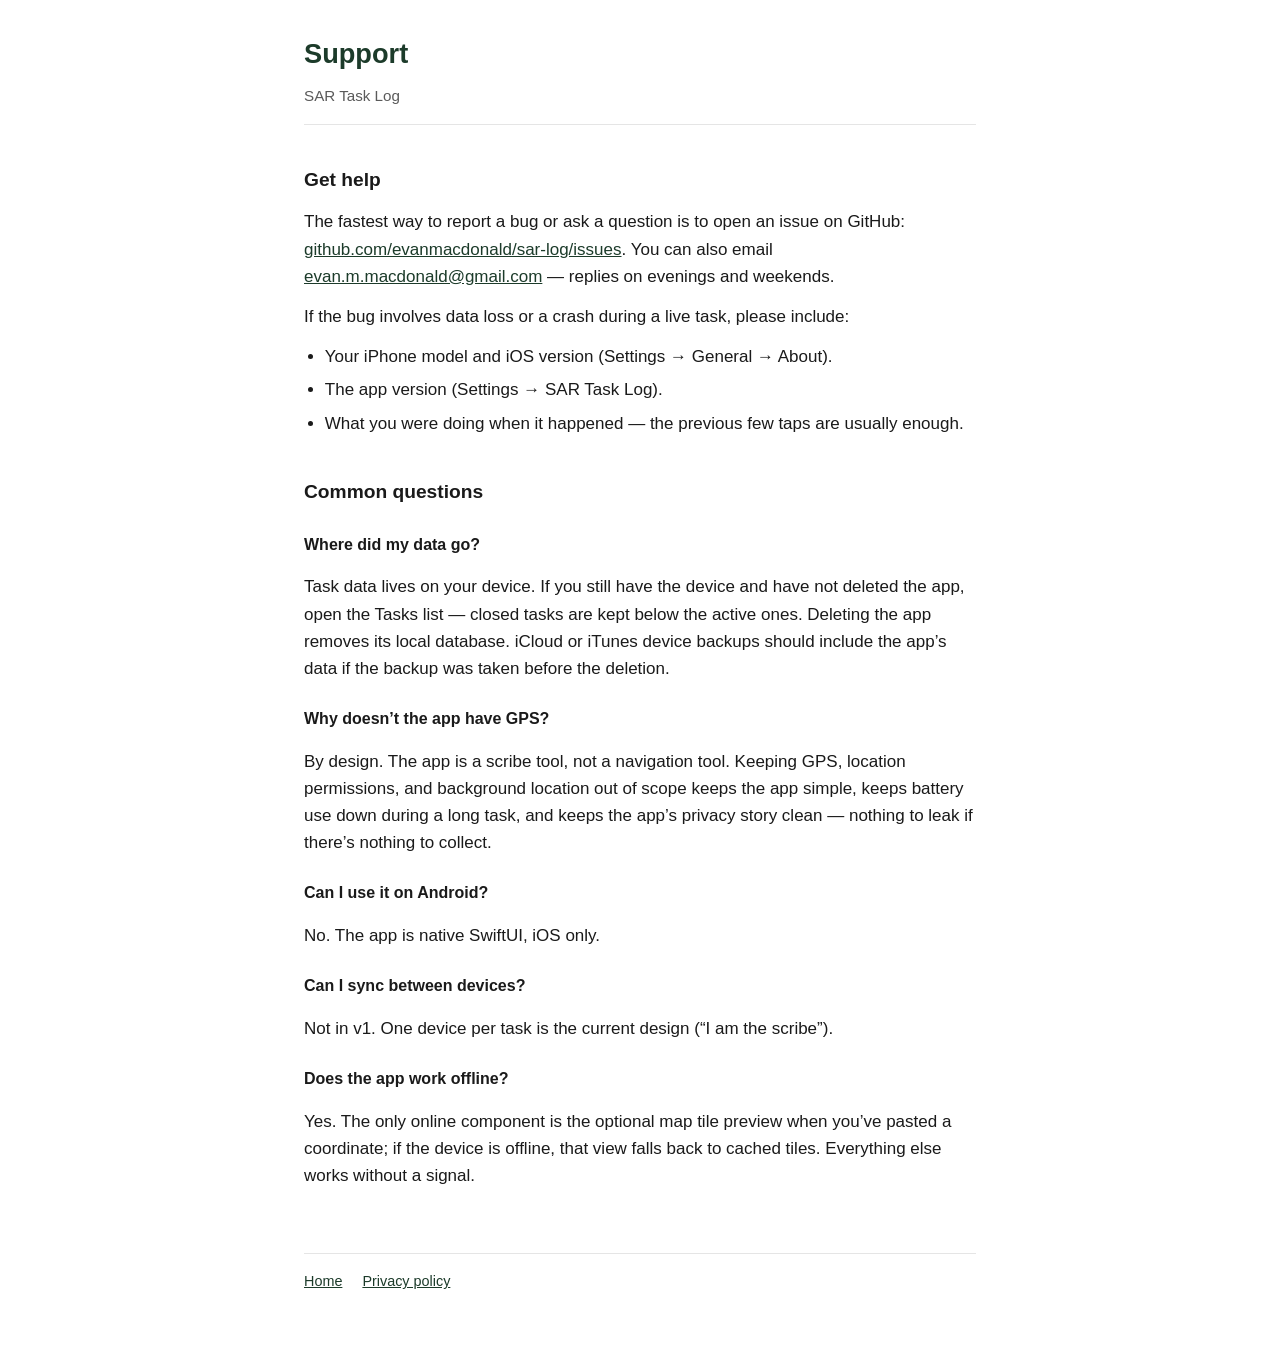
==== docs/support.html @ 30b9f790 "Add privacy policy and support pages for GitHub Pages Apple requires a privacy-policy URL on every A" ====
<!doctype html>
<html lang="en">
<head>
<meta charset="utf-8">
<meta name="viewport" content="width=device-width, initial-scale=1">
<title>Support — SAR Task Log</title>
<link rel="stylesheet" href="_shared.css">
</head>
<body>
<div class="page">
<header>
<h1>Support</h1>
<p class="subtitle">SAR Task Log</p>
</header>

<h2>Get help</h2>
<p>The fastest way to report a bug or ask a question is to open an issue on GitHub: <a href="https://github.com/evanmacdonald/sar-log/issues">github.com/evanmacdonald/sar-log/issues</a>. You can also email <a href="mailto:evan.m.macdonald@gmail.com">evan.m.macdonald@gmail.com</a> — replies on evenings and weekends.</p>

<p>If the bug involves data loss or a crash during a live task, please include:</p>
<ul>
<li>Your iPhone model and iOS version (Settings → General → About).</li>
<li>The app version (Settings → SAR Task Log).</li>
<li>What you were doing when it happened — the previous few taps are usually enough.</li>
</ul>

<h2>Common questions</h2>

<h3 style="font-size:1rem;margin-top:1.5rem">Where did my data go?</h3>
<p>Task data lives on your device. If you still have the device and have not deleted the app, open the Tasks list — closed tasks are kept below the active ones. Deleting the app removes its local database. iCloud or iTunes device backups should include the app’s data if the backup was taken before the deletion.</p>

<h3 style="font-size:1rem;margin-top:1.5rem">Why doesn’t the app have GPS?</h3>
<p>By design. The app is a scribe tool, not a navigation tool. Keeping GPS, location permissions, and background location out of scope keeps the app simple, keeps battery use down during a long task, and keeps the app’s privacy story clean — nothing to leak if there’s nothing to collect.</p>

<h3 style="font-size:1rem;margin-top:1.5rem">Can I use it on Android?</h3>
<p>No. The app is native SwiftUI, iOS only.</p>

<h3 style="font-size:1rem;margin-top:1.5rem">Can I sync between devices?</h3>
<p>Not in v1. One device per task is the current design (“I am the scribe”).</p>

<h3 style="font-size:1rem;margin-top:1.5rem">Does the app work offline?</h3>
<p>Yes. The only online component is the optional map tile preview when you’ve pasted a coordinate; if the device is offline, that view falls back to cached tiles. Everything else works without a signal.</p>

<footer>
<nav>
<a href="index.html">Home</a>
<a href="privacy.html">Privacy policy</a>
</nav>
</footer>
</div>
</body>
</html>
---- docs/_shared.css ----
:root {
    --bg: #ffffff;
    --fg: #1a1a1a;
    --muted: #5a5a5a;
    --accent: #1C3B2A;
    --rule: #e5e5e5;
    --code-bg: #f5f5f5;
}

@media (prefers-color-scheme: dark) {
    :root {
        --bg: #0f1511;
        --fg: #e8ebe9;
        --muted: #9aa29c;
        --accent: #7bbf96;
        --rule: #253028;
        --code-bg: #1a2219;
    }
}

* {
    box-sizing: border-box;
}

html {
    -webkit-text-size-adjust: 100%;
}

body {
    font-family: -apple-system, BlinkMacSystemFont, "SF Pro Text", "Segoe UI", Roboto, Helvetica, Arial, sans-serif;
    background: var(--bg);
    color: var(--fg);
    line-height: 1.6;
    margin: 0;
    padding: 2rem 1rem 4rem;
    font-size: 17px;
}

.page {
    max-width: 42rem;
    margin: 0 auto;
}

header {
    border-bottom: 1px solid var(--rule);
    padding-bottom: 1rem;
    margin-bottom: 2rem;
}

h1 {
    font-size: 1.7rem;
    margin: 0 0 0.5rem;
    color: var(--accent);
}

h2 {
    font-size: 1.2rem;
    margin: 2.5rem 0 0.5rem;
}

.subtitle {
    color: var(--muted);
    margin: 0;
    font-size: 0.95rem;
}

p, ul, ol {
    margin: 0.8rem 0;
}

ul, ol {
    padding-left: 1.3rem;
}

li {
    margin-bottom: 0.4rem;
}

a {
    color: var(--accent);
}

code {
    background: var(--code-bg);
    padding: 0.1rem 0.35rem;
    border-radius: 3px;
    font-size: 0.9em;
    font-family: ui-monospace, "SF Mono", Menlo, Consolas, monospace;
}

footer {
    margin-top: 4rem;
    padding-top: 1rem;
    border-top: 1px solid var(--rule);
    color: var(--muted);
    font-size: 0.9rem;
}

nav a + a {
    margin-left: 1rem;
}
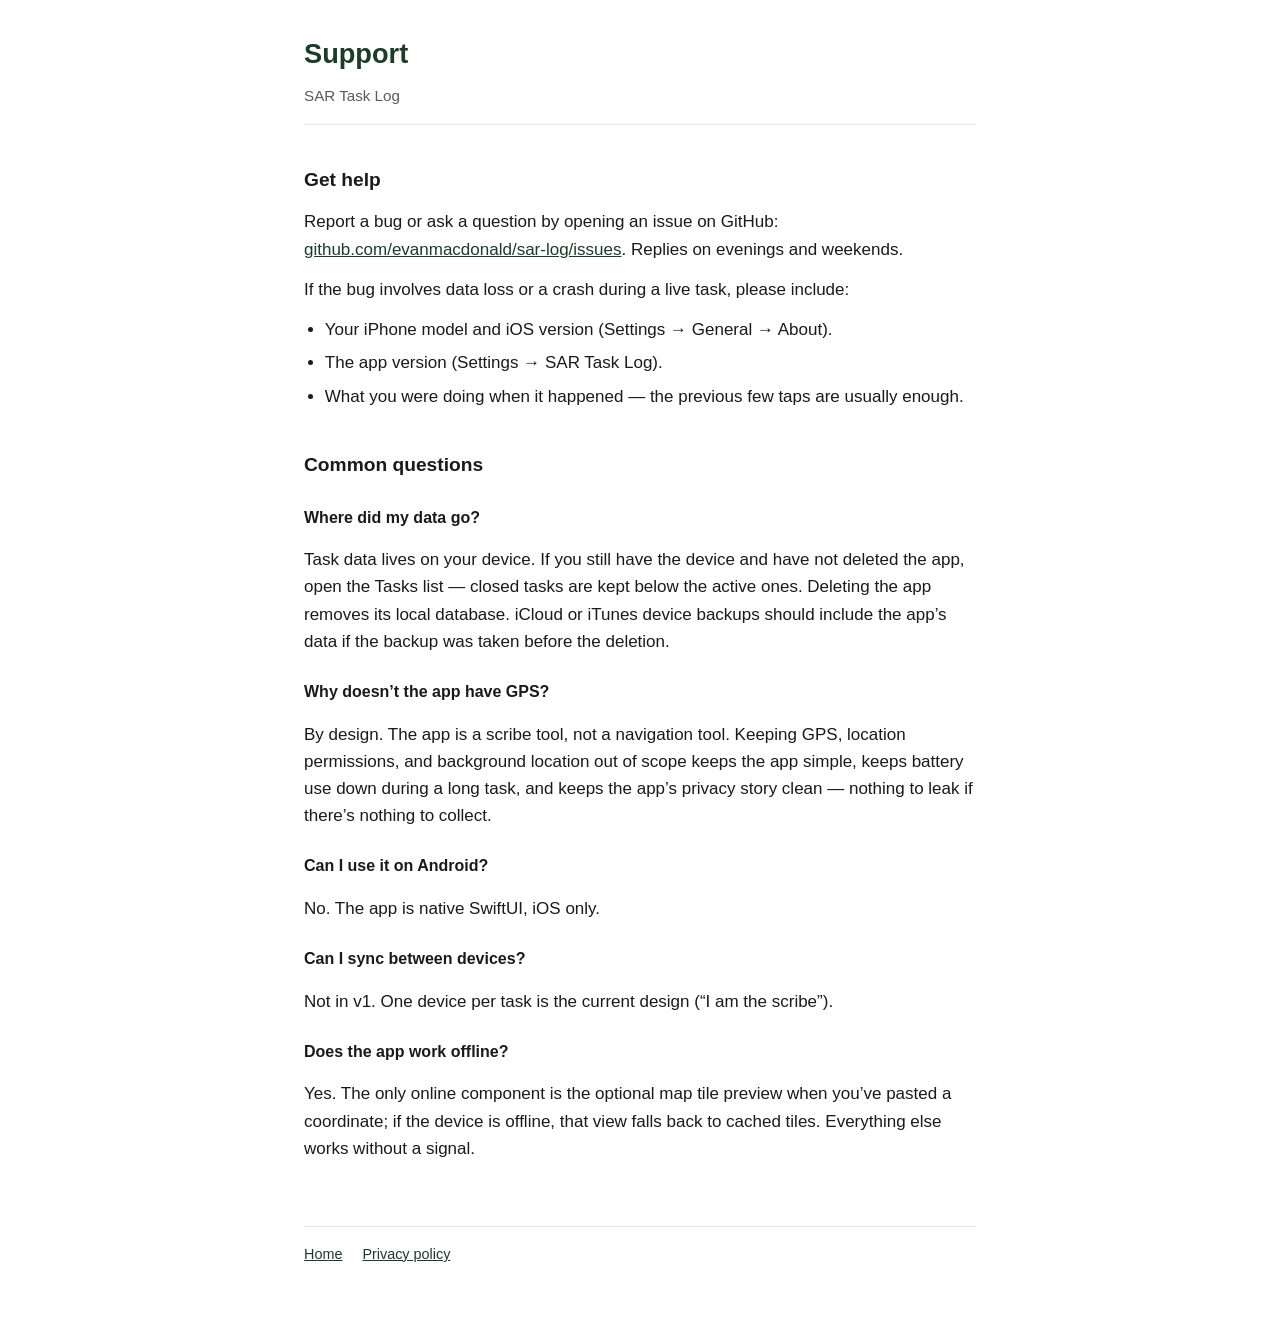
==== commit 33410510: "Drop email contact from the support page Only GitHub Issues is listed as a support channel now; the " ====
--- a/docs/support.html
+++ b/docs/support.html
@@ -14,7 +14,7 @@
 </header>
 
 <h2>Get help</h2>
-<p>The fastest way to report a bug or ask a question is to open an issue on GitHub: <a href="https://github.com/evanmacdonald/sar-log/issues">github.com/evanmacdonald/sar-log/issues</a>. You can also email <a href="mailto:evan.m.macdonald@gmail.com">evan.m.macdonald@gmail.com</a> — replies on evenings and weekends.</p>
+<p>Report a bug or ask a question by opening an issue on GitHub: <a href="https://github.com/evanmacdonald/sar-log/issues">github.com/evanmacdonald/sar-log/issues</a>. Replies on evenings and weekends.</p>
 
 <p>If the bug involves data loss or a crash during a live task, please include:</p>
 <ul>
